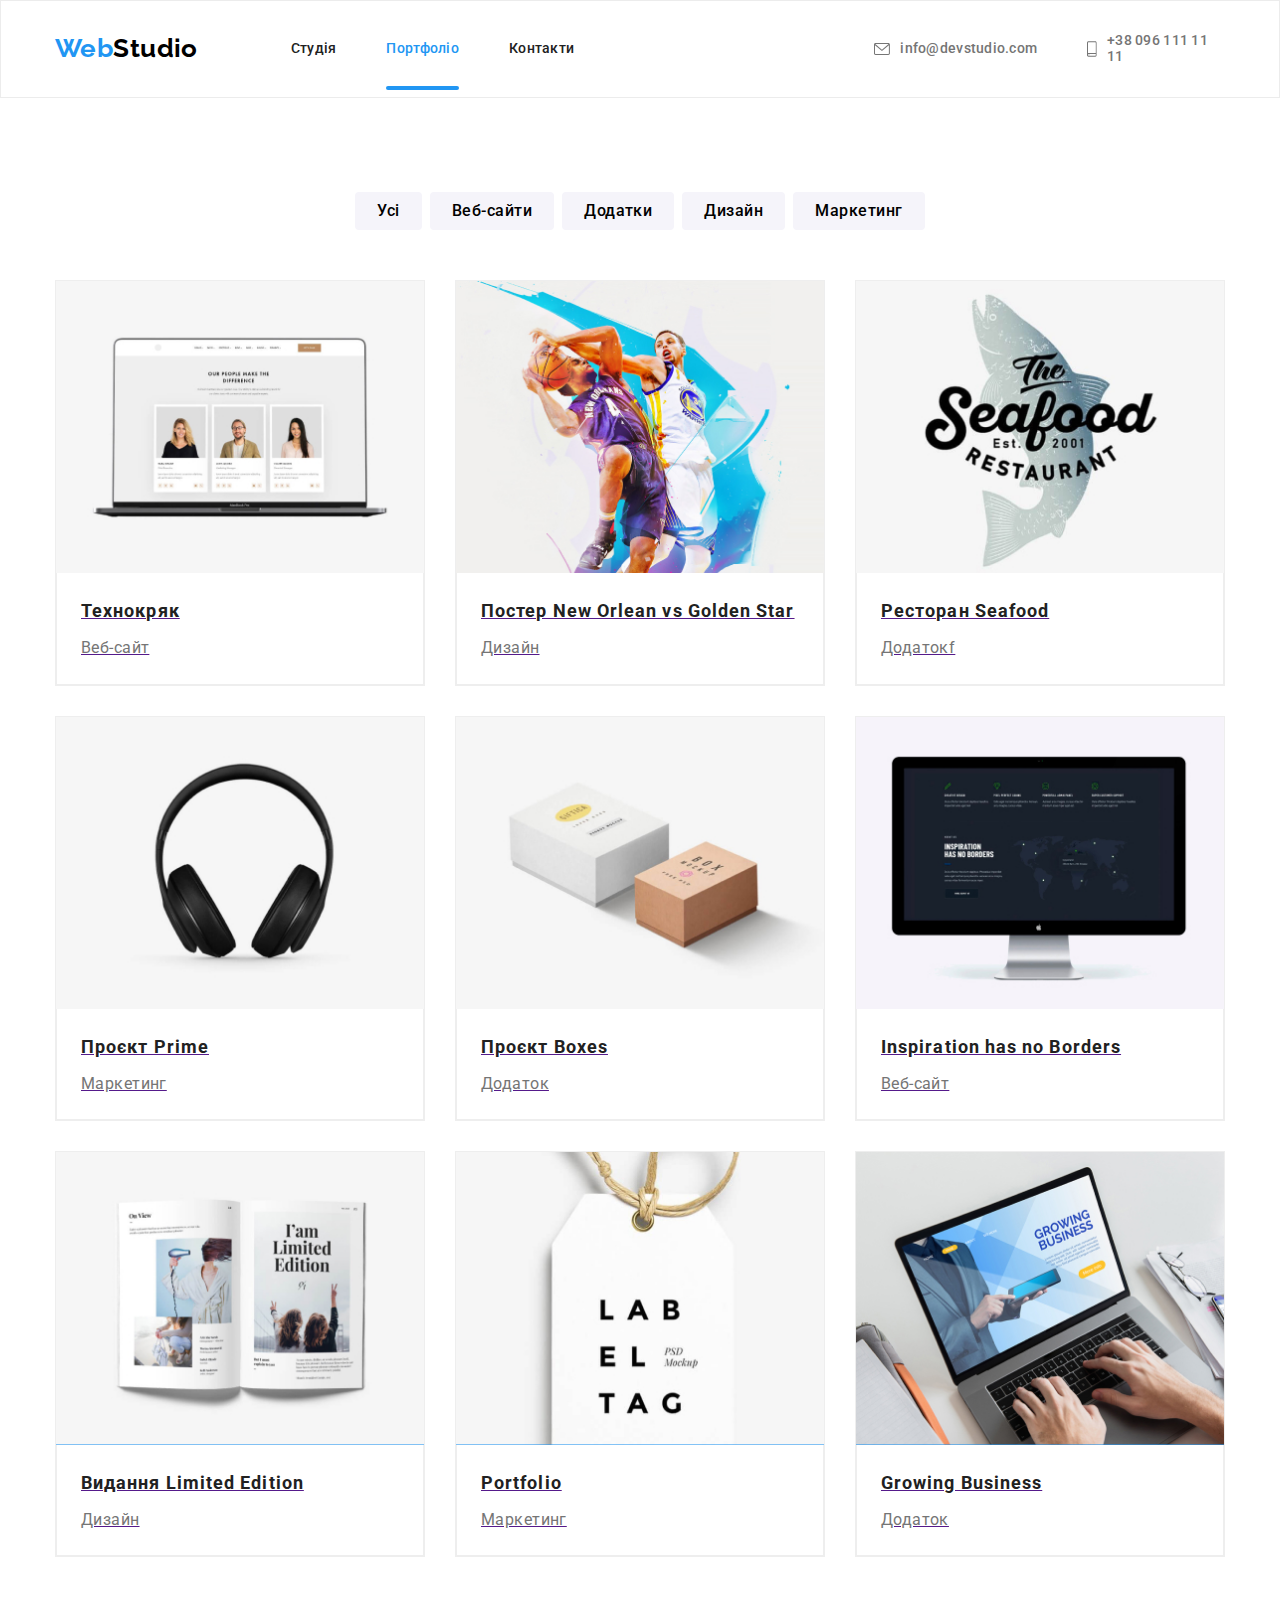
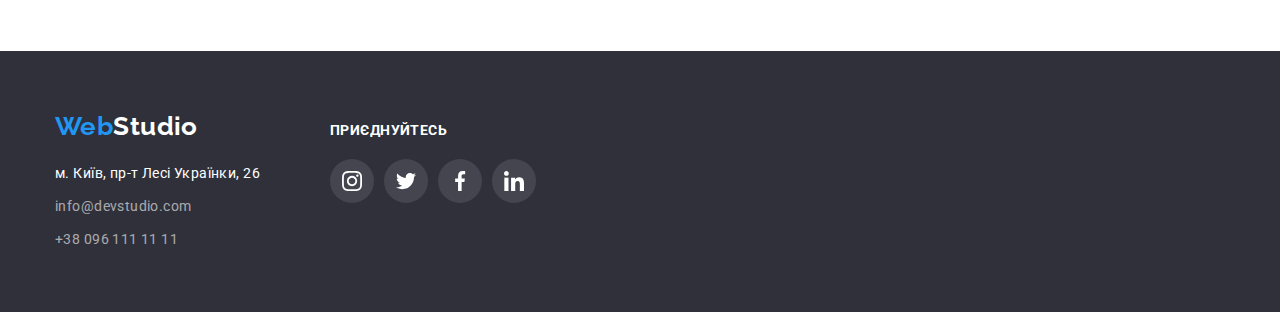
==== portfolio.html @ bfa5e63f "Initial commit" ====
<!DOCTYPE html>
<html lang="uk">
  <head>
    <meta charset="UTF-8" />
    <meta http-equiv="X-UA-Compatible" content="IE=edge" />
    <meta name="viewport" content="width=device-width, initial-scale=1.0" />
    <title>WebStudio</title>
    <link rel="preconnect" href="https://fonts.googleapis.com" />
    <link rel="preconnect" href="https://fonts.gstatic.com" crossorigin />
    <link
      href="https://fonts.googleapis.com/css2?family=Raleway:wght@700&family=Roboto:wght@400;500;700;900&display=swap"
      rel="stylesheet"
    />

    <!-- normalizer -->

    <link
      rel="stylesheet"
      href="https://cdnjs.cloudflare.com/ajax/libs/modern-normalize/1.1.0/modern-normalize.min.css"
    />

    <!-- styles -->
    <link rel="stylesheet" href="./css/styles.css" />
  </head>
  <body>
    <header class="header">
      <div class="container">
        <nav class="header-nav">
          <a href="WebStudio" class="header-logo"
            ><span class="header-logo-accent">Web</span>Studio</a
          >
          <ul class="header-nav-list list">
            <li class="header-nav-item"
              ><a href="./index.html" class="header-nav-link">Студія</a></li
            >
            <li class="header-nav-item"
              ><a href="./portfolio.html" class="header-nav-link current">Портфоліо</a></li
            >
            <li class="header-nav-item"><a href="Контакти" class="header-nav-link">Контакти</a></li>
          </ul>
        </nav>

        <ul class="contacts-list list">
          <li class="contacts-item"
            ><a href="mailto:info@devstudio.com" class="contacts-link">
              <svg class="mail" width="16" height="12">
                <use href="./image/icons.svg#mail"></use>
              </svg>
              info@devstudio.com</a
            ></li
          >
          <li class="contacts-item"
            ><a href="tel:+380961111111" class="contacts-link">
              <svg class="smartphone" width="10" height="16">
                <use href="./image/icons.svg#smartphone"></use>
              </svg>
              +38 096 111 11 11</a
            ></li
        </ul>
      </div>
    </header>

    <main>
      <section class="section cards">
        <div class="container">
          <h1 class="visually-hidden"> Портфоліо</h1>
          <!-- Navi-flters -->
          <ul class="filters-list list">
            <li><button type="button" class="button button-active">Усі</button></li>
            <li><button type="button" class="button button-active">Веб-сайти</button></li>
            <li><button type="button" class="button button-active">Додатки</button></li>
            <li><button type="button" class="button button-active">Дизайн</button></li>
            <li><button type="button" class="button button-active">Маркетинг</button></li>
          </ul>

          <!--Portfolio elements -->

          <ul class="projects-list list">
            <li class="projects-item">
              <a href="">
              <div class="projects-thumb">
                <img
                src="./image/page-2-main-content/img-1.jpg"
                alt="Технокряк"
                width="370"
                height="294"                
              />
              <div class="overlay">
                <p class="overlay-desc">Ресурс пропонує комплексні пропозиції з різним рівнем функціоналу та сервісів. Все це дозволить відвідувачу отримати вичерпні відомості про компанію чи приватну особу.</p>
              </div>
           
              </div>
              <div class="projects-content-wrapp">
                <h2 class="projects-title">Технокряк</h2>
                <p class="projects-text">Веб-сайт</p>
              </div>
              </a>
            </li>
            <li class="projects-item">
              <a href="">
              <div class="projects-thumb">
                <img
                src="./image/page-2-main-content/img-2.jpg"
                alt="Постер New Orlean vs Golden Star"
                width="370"
                height="294"
              />
              <div class="overlay">
                <p class="overlay-desc">Ресурс пропонує комплексні пропозиції з різним рівнем функціоналу та сервісів. Все це дозволить відвідувачу отримати вичерпні відомості про компанію чи приватну особу.</p>
              </div>
              </div>
              
              <div class="projects-content-wrapp">
                <h2 class="projects-title">Постер New Orlean vs Golden Star</h2>
                <p class="projects-text">Дизайн</p>
              </div>
            </a>
            </li>
            <li class="projects-item">
              <a href="">
              <div class="projects-thumb">
                <img
                src="./image/page-2-main-content/img-3.jpg"
                alt="Постер New Orlean vs Golden Star"
                width="370"
                height="294"
              />
              <div class="overlay">
                <p class="overlay-desc">Ресурс пропонує комплексні пропозиції з різним рівнем функціоналу та сервісів. Все це дозволить відвідувачу отримати вичерпні відомості про компанію чи приватну особу.</p>
              </div>
              </div>
              
              <div class="projects-content-wrapp">
                <h2 class="projects-title">Ресторан Seafood</h2>
                <p class="projects-text">Додатокf</p>
              </div>
              </a>
            </li>
            <li class="projects-item">
              <a href="">
              <div class="projects-thumb">
                <img
                src="./image/page-2-main-content/img-4.jpg"
                alt="Проєкт Prime"
                width="370"
                height="294"
              />
              <div class="overlay">
                <p class="overlay-desc">Ресурс пропонує комплексні пропозиції з різним рівнем функціоналу та сервісів. Все це дозволить відвідувачу отримати вичерпні відомості про компанію чи приватну особу.</p>
              </div>
              </div>
             
              <div class="projects-content-wrapp">
                <h2 class="projects-title">Проєкт Prime</h2>
                <p class="projects-text">Маркетинг</p>
              </div>
            </a>
            </li>
            <li class="projects-item">
              <a href="">
              <div class="projects-thumb">
                <img
                src="./image/page-2-main-content/img-5.jpg"
                alt="Проєкт Boxes"
                width="370"
                height="294"
              />
              <div class="overlay">
                <p class="overlay-desc">Ресурс пропонує комплексні пропозиції з різним рівнем функціоналу та сервісів. Все це дозволить відвідувачу отримати вичерпні відомості про компанію чи приватну особу.</p>
              </div>
              </div>
              
              <div class="projects-content-wrapp">
                <h2 class="projects-title">Проєкт Boxes</h2>
                <p class="projects-text">Додаток</p>
              </div>
              </a>
            </li>
            <li class="projects-item">
              <a href="">
              <div class="projects-thumb">
                <img
                src="./image/page-2-main-content/img-6.jpg"
                alt="Inspiration has no Borders"
                width="370"
                height="294"
              />
              <div class="overlay">
                <p class="overlay-desc">Ресурс пропонує комплексні пропозиції з різним рівнем функціоналу та сервісів. Все це дозволить відвідувачу отримати вичерпні відомості про компанію чи приватну особу.</p>
              </div>
              </div>
              
              <div class="projects-content-wrapp">
                <h2 class="projects-title">Inspiration has no Borders</h2>
                <p class="projects-text">Веб-сайт</p>
              </div>
              </a>
            </li>
            <li class="projects-item">
              <a href="">
              <div class="projects-thumb">
                <img
                src="./image/page-2-main-content/img-7.jpg"
                alt="Видання Limited Edition"
                width="370"
                height="294"
              />
              <div class="overlay">
                <p class="overlay-desc">Ресурс пропонує комплексні пропозиції з різним рівнем функціоналу та сервісів. Все це дозволить відвідувачу отримати вичерпні відомості про компанію чи приватну особу.</p>
              </div>
              </div>
              
              <div class="projects-content-wrapp">
                <h2 class="projects-title">Видання Limited Edition</h2>
                <p class="projects-text">Дизайн</p>
              </div>
              </a>
            </li>
            <li class="projects-item">
              <a href="">
              <div class="projects-thumb">
                <img
                src="./image/page-2-main-content/img-8.jpg"
                alt="Проєкт LAB"
                width="370"
                height="294"
              />
              <div class="overlay">
                <p class="overlay-desc">Ресурс пропонує комплексні пропозиції з різним рівнем функціоналу та сервісів. Все це дозволить відвідувачу отримати вичерпні відомості про компанію чи приватну особу.</p>
              </div>
              </div>
              
              <div class="projects-content-wrapp">
                <h2 class="projects-title">Portfolio</h2>
                <p class="projects-text">Маркетинг</p>
              </div>
              </a>
            </li>
            <li class="projects-item">
              <a href="">
              <div class="projects-thumb">
                <img
                src="./image/page-2-main-content/img-9.jpg"
                alt="Growing Business"
                width="370"
                height="294"
              />
              <div class="overlay">
                <p class="overlay-desc">Ресурс пропонує комплексні пропозиції з різним рівнем функціоналу та сервісів. Все це дозволить відвідувачу отримати вичерпні відомості про компанію чи приватну особу.</p>
              </div>
              </div>
              
              <div class="projects-content-wrapp">
                <h2 class="projects-title">Growing Business</h2>
                <p class="projects-text">Додаток</p>
              </div>
              </a>
            </li>
          </ul>
        </div>
      </section>
    </main>

    <footer class="footer">
      <div class="container footer-box">
        <div class="footer-contacts">
          <a href="WebStudio" class="footer-logo"><span class="logo-accent">Web</span>Studio</a>
          <address>
            <ul class="footer-list list">
              <li class="footer-item">
                <a href="" class="address-link">м. Київ, пр-т Лесі Українки, 26</a>
              </li>
              <li class="footer-item">
                <a href="mailto:info@devstudio.com" class="footer-contacts-link link"
                  >info@devstudio.com</a
                >
              </li>
              <li class="footer-item">
                <a href="tel:+380961111111" class="footer-contacts-link link">+38 096 111 11 11</a>
              </li>
            </ul>
          </address>
        </div>

        <div class="footer-socials">
          <h3 class="footer-socials-title">приєднуйтесь</h3>
          <ul class="footer-socials-list">
            <li class="footer-socials-item">
              <a
                class="footer-socials-link"
                href="https://instagram.com"
                target="_blank"
                rel="noopener noreferrer"
                aria-label="Instagram"
              >
                <svg class="footer-socials-icon" width="20px" height="20px">
                  <use href="./image/icons.svg#instagram"></use>
                </svg>
              </a>
            </li>
            <li class="footer-socials-item">
              <a
                class="footer-socials-link link"
                href="https://twitter.com"
                target="_blank"
                rel="noopener noreferrer"
                aria-label="Twitter"
              >
                <svg class="footer-socials-icon" width="20px" height="20px">
                  <use href="./image/icons.svg#twitter"></use></svg
              ></a>
            </li>
            <li class="footer-socials-item">
              <a
                class="footer-socials-link link"
                href="https://facebook.com"
                aria-label="Facebook"
                target="_blank"
                rel="noopener noreferrer"
              >
                <svg class="footer-socials-icon" width="20px" height="20px">
                  <use href="./image/icons.svg#facebook"></use></svg></a
            ></li>
            <li class="footer-socials-item"
              ><a
                class="footer-socials-link link"
                href="https://linkedin.com"
                aria-label="LinkedIn"
                target="_blank"
                rel="noopener noreferrer"
              >
                <svg class="footer-socials-icon" width="20px" height="20px">
                  <use href="./image/icons.svg#linkedin"></use></svg
              ></a>
            </li>
          </ul>
        </div>
      </div>
    </footer>
  </body>
</html>
---- css/styles.css ----
:root {
  /* color palette */
  --primary-text-color: #212121;
  --secondary-text-color: #757575;
  --accent-color: #2196f3;
  --text-white-color: #ffffff;
  --primary-background-color: #ffffff;
  --secondary-background-color: #f5f4fa;

  --animation: 250ms cubic-bezier(0.4, 0, 0.2, 1);

  /* formuls */
  --items: 3;
  --indent: 30px;
}

body {
  background-color: var(--primary-background-color);
  color: var(--primary-text-color);

  font-family: 'Roboto', sans-serif;
  font-size: 14px;
  font-style: normal;
  letter-spacing: 0.03em;

  margin: 0;
}

/* reset */

html {
  box-sizing: border-box;
}

*,
*::before,
*::after {
  box-sizing: inherit;
}

h1,
h2,
h3,
h4,
h5,
h6,
p,
ul {
  margin: 0;
  padding: 0;
}

.list {
  list-style: none;
  display: inline-flex;
}

/* Utils */

.container {
  width: 1200px;
  padding-left: 15px;
  padding-right: 15px;
  margin: 0 auto;
}

img {
  display: block;
  max-width: 100%;
  height: auto;
}

.visually-hidden {
  position: absolute;
  width: 1px;
  height: 1px;
  margin: -1px;
  border: 0;
  padding: 0;

  white-space: nowrap;
  clip-path: inset(100%);
  clip: rect(0 0 0 0);
  overflow: hidden;
}

/* header */

.header {
  border: 1px solid #ececec;
}

.header .container {
  display: flex;
}

.header-nav {
  display: flex;
  align-items: center;
}

/* Logo */

.header-logo {
  color: #000000;

  font-family: 'Raleway';
  font-weight: 700;
  font-size: 26px;
  line-height: 1.19;
  text-decoration: none;

  margin-right: 93px;
  align-items: center;
}

.header-logo-accent {
  color: var(--accent-color);
}

/* site navigation links  */

.header-nav-list {
  display: flex;
  gap: 50px;

  align-items: center;
  justify-content: center;
  margin: 0 300px 0 0;
}

.header-nav-link {
  position: relative;

  color: var(--primary-text-color);

  font-weight: 500;
  line-height: 1.14;
  letter-spacing: 0.02em;
  text-decoration: none;

  transition: color var(--animation);
}

.header-nav-link.current::after {
  content: '';
  position: absolute;

  left: 0;
  top: 46px;

  height: 4px;
  width: 100%;

  background-color: var(--accent-color);
  border-radius: 2px;
}

.header-nav-link:hover,
.header-nav-link:focus {
  color: var(--accent-color);
}

.current {
  color: var(--accent-color);
}

.header-nav-item {
  display: block;
}

/* contacts information */

.contacts-list {
  display: flex;
  gap: 50px;
  align-items: center;
  justify-content: center;
  padding: 0;
  margin: 0;
}

.contacts-link {
  color: var(--secondary-text-color);
  display: flex;
  align-items: center;

  font-weight: 500;
  line-height: 1.14;
  letter-spacing: 0.02em;
  text-decoration: none;
  padding-top: 32px;
  padding-bottom: 32px;
  gap: 10px;

  transition: color var(--animation);
}

.contacts-link:hover,
.contacts-link:focus {
  color: var(--accent-color);
}

.mail,
.smartphone {
  fill: currentColor;
}

/* main */

.skills,
.work {
  background-color: var(--primary-background-color);
}

.section {
  padding: 94px 0px;
}
/* Hero */

.hero {
  padding: 200px 0;
  text-align: center;

  background-color: #c4c4c4;

  max-width: 1600px;
  height: 600px;
  margin-left: auto;
  margin-right: auto;

  background-image: linear-gradient(to right, rgba(47, 48, 58, 0.4), rgba(47, 48, 58, 0.4)),
    url(../image/Hero-img/hero-bg.jpg);

  background-repeat: no-repeat;
  background-position: center;
  background-size: cover;
}

.hero-title {
  color: var(--text-white-color);
  width: 696px;
  margin-left: auto;
  margin-right: auto;
  margin-bottom: 30px;

  font-weight: 900;
  font-size: 44px;
  line-height: 1.36;
  text-align: center;
  letter-spacing: 0.06em;
  text-transform: uppercase;
}

.hero-button {
  background-color: var(--accent-color);
  color: var(--text-white-color);

  width: 216px;
  min-height: 50px;
  padding: 10px 32px;
  margin-left: auto;
  margin-right: auto;

  line-height: 1.88;
  letter-spacing: 0.06em;
  box-shadow: 0px 4px 4px rgba(0, 0, 0, 0.15);
  border-radius: 4px;
}

/* Company skills  styles*/

.skills-list {
  display: flex;
  gap: 30px;
  justify-content: center;
  align-items: baseline;
}

.skills-icon-box {
  display: flex;
  height: 120px;
  background-color: var(--secondary-background-color);
  border-radius: 4px;
  align-items: center;
  justify-content: center;
  margin-bottom: 30px;
}

.skills-title {
  color: var(--primary-text-color);
  font-size: 14px;
  line-height: 1.16;
  text-transform: uppercase;

  margin-bottom: 10px;
}

.skills-text {
  color: var(--secondary-text-color);
  line-height: 1.71;
}

/* work */

.work {
  padding-top: 0;
}

.work-title {
  font-weight: 700;
  font-size: 36px;
  line-height: 1.16;

  text-align: center;
  letter-spacing: 0.03em;
  margin-bottom: 50px;
}

.work-list {
  display: flex;
  gap: 30px;
  padding-bottom: 0;
}

.work-item {
  width: calc(100% - 60px / 3);
}

.work-thumb {
  position: relative;
}

.work-overlay {
  position: absolute;
  bottom: 0;
  left: 0;

  width: 370px;
  height: 70px;

  background-color: rgba(47, 48, 58, 0.8);

  display: flex;
  align-items: center;
  justify-content: center;
}

.work-overlay-desc {
  color: var(--text-white-color);

  font-weight: 700;
  font-size: 14px;
  line-height: 1.14px;
  text-align: center;
  letter-spacing: 0.03em;
  text-transform: uppercase;
}
/* Our team */

.team {
  background-color: var(--secondary-background-color);
}

.team-title {
  font-weight: 700;
  font-size: 36px;
  line-height: 1.16;
  text-align: center;

  margin-bottom: 50px;
}

.team-list {
  display: flex;
  gap: 30px;
}

.team-item {
  background-color: #ffffff;

  width: calc(100% - 90px / 4);

  box-shadow: 0px 1px 3px rgba(0, 0, 0, 0.12), 0px 1px 1px rgba(0, 0, 0, 0.14),
    0px 2px 1px rgba(0, 0, 0, 0.2);
  border-radius: 0px 0px 4px 4px;
}

.team-content-wrapp {
  padding: 30px 0;
}

.team-item-subtitle {
  color: var(--primary-text-color);

  font-weight: 500;
  font-size: 16px;
  line-height: 1.19;
  text-align: center;
  margin-bottom: 10px;
}

.team-item-text {
  margin: 0;
  text-align: center;
  font-size: 16px;
  color: var(--secondary-text-color);
  margin-bottom: 16px;
}

/* Socials */

.socials-list {
  display: flex;
  gap: 10px;
  list-style: none;
  justify-content: center;
}

.socials-link {
  display: flex;
  align-items: center;
  justify-content: center;

  width: 44px;
  height: 44px;

  border-radius: 50%;

  transition: background-color var(--animation);
}

.socials-icon {
  fill: #afb1b8;
  transition: fill var(--animation);
}

.socials-link:hover,
.socials-link:focus {
  background-color: var(--accent-color);
}

.socials-link:hover .socials-icon,
.socials-link:focus .socials-icon {
  fill: var(--text-white-color);
}

/* Customers */

.customers-title {
  font-weight: 700;
  font-size: 36px;
  line-height: 1.16;
  text-align: center;

  margin-bottom: 50px;
}

.customers-list {
  display: flex;
  gap: 30px;
}

.customers-item {
  width: calc(100% - 150px / 6);
}

.customers-link {
  display: flex;
  height: 92px;
  width: 170px;
  align-items: center;
  justify-content: center;

  border: 1px solid #afb1b8;
  border-radius: 4px;
  transition: border var(--animation);
}

.customers-icon {
  fill: #afb1b8;

  transition: fill var(--animation);
}

.customers-link:hover,
.customers-link:focus {
  border: 1px solid #2196f3;
}

.customers-link:hover .customers-icon,
.customers-link:focus .customers-icon {
  fill: var(--accent-color);
}

/* footer */

.footer {
  background-color: #2f303a;
  padding: 60px 0;
}

.footer-contacts {
  margin-right: 70px;
}

.footer-box {
  display: flex;
  align-items: baseline;
}

/* footer-logo */

.footer-logo {
  color: var(--text-white-color);

  font-family: 'Raleway';
  font-style: normal;
  font-weight: 700;
  font-size: 26px;
  line-height: 1.19;
  text-decoration: none;
}

.footer-logo .logo-accent {
  color: var(--accent-color);
}

/* Contacts */

.address-link,
.footer-contacts-link {
  display: flex;
  text-decoration: none;

  font-style: normal;
  font-weight: 400;
  line-height: 1.71;
}

.footer-list {
  display: list-item;
  margin-top: 20px;
}

.footer-item:not(:last-child) {
  margin-bottom: 9px;
}

.address-link {
  color: var(--text-white-color);
}

.footer-contacts-link {
  color: rgba(255, 255, 255, 0.6);

  transition: color var(--animation);
}

.footer-contacts-link:hover,
.footer-contacts-link:focus {
  color: var(--accent-color);
}

/* footer-socials */

.footer-socials {
  display: inline-block;
  width: 206px;
  height: 80px;
  justify-content: center;
}

.footer-socials-title {
  font-weight: 700;
  font-size: 14px;
  line-height: 1.14;
  letter-spacing: 0.03em;
  text-transform: uppercase;

  color: #ffffff;

  margin-bottom: 20px;
}

.footer-socials-list {
  display: flex;
  gap: 10px;
  list-style: none;
  justify-content: center;
}

.footer-socials-link {
  display: flex;
  align-items: center;
  justify-content: center;

  width: 44px;
  height: 44px;

  background-color: rgba(255, 255, 255, 0.1);
  border-radius: 50%;
  transition: background-color var(--animation);
}

.footer-socials-icon {
  fill: var(--text-white-color);
}

.footer-socials-link:hover,
.footer-socials-link:focus {
  background-color: var(--accent-color);
}

.footer-socials-link:hover .footer-socials-icon,
.footer-socials-link:focus .footer-socials-icon 

/* NEW PAGE */

.filters-container {
  flex-direction: column;
}

/* Filters */

.filters-list {
  display: flex;
  gap: 8px;
  justify-content: center;
  margin-bottom: 50px;
}

button {
  cursor: pointer;
  border: none;
}

.button {
  font-style: normal;
  font-weight: 500;
  font-size: 16px;
  line-height: calc(26 / 16);
  text-align: center;
  letter-spacing: 0.03em;
  background: var(--secondary-background-color);
  border-radius: 4px;
  border: none;
  padding: 6px 22px;
  min-height: 30px;
  transition: background-color var(--animation), color var(--animation), box-shadow var(--animation);
}

.button-active:hover,
.button-active:focus {
  color: var(--text-white-color);
  background-color: var(--accent-color);
  box-shadow: 0px 3px 1px rgba(0, 0, 0, 0.1), 0px 1px 2px rgba(0, 0, 0, 0.08),
    0px 2px 2px rgba(0, 0, 0, 0.12);
}

/* Cards set */

.projects-list {
  --items: 3;
  display: flex;
  flex-wrap: wrap;
  gap: 30px;
  padding-left: 0;
}

.projects-item {
  border: 1px solid #eeeeee;
  width: calc((100% - 60px) / 3);
  transition: box-shadow var(--animation);
}

.projects-item:hover {
  box-shadow: 0px 1px 1px rgba(0, 0, 0, 0.12), 0px 4px 4px rgba(0, 0, 0, 0.06),
    1px 4px 6px rgba(0, 0, 0, 0.16);
}

.projects-thumb {
  position: relative;
  overflow: hidden;
}

.overlay {
  position: absolute;
  top: 0;
  left: 0;

  transform: translateY(100%);
  transition: transform var(--animation);

  width: 100%;
  height: 100%;

  display: flex;
  align-items: center;
  justify-content: center;
  padding: 63px 24px;

  background-color: rgba(33, 150, 243, 0.9);
}

.overlay-desc {
  color: var(--text-white-color);

  font-weight: 400;
  font-size: 18px;
  line-height: 1.56;
  letter-spacing: 0.03em;
}

.projects-item:hover .overlay,
.projects-item:focus .overlay {
  transform: translateY(0);
}

.projects-content-wrapp {
  padding: 20px 24px;

  border-bottom: 1px solid #eeeeee;
  border-left: 1px solid #eeeeee;
  border-right: 1px solid #eeeeee;
}

.projects-title {
  color: var(--primary-text-color);

  font-size: 18px;
  line-height: 2;
  letter-spacing: 0.06em;
  margin-bottom: 4px;
}
.projects-text {
  color: var(--secondary-text-color);

  font-size: 16px;
  line-height: 1.89;
}

/* Modal */

.backdrop {
  position: fixed;
  top: 0;
  left: 0;

  width: 100%;
  height: 100%;

  opacity: 1;
  visibility: visible;

  background-color: rgba(0, 0, 0, 0.2);
  z-index: 100;

  transition: opacity var(--animation), visibility var(--animation);
}

.backdrop.is-hidden {
  opacity: 0;
  pointer-events: none;
  visibility: hidden;
}

.modal {
  position: absolute;
  top: 50%;
  left: 50%;
  transform: translate(-50%, -50%);

  width: 528px;
  height: 581px;

  background-color: var(--primary-background-color);
  box-shadow: 0px 1px 3px rgba(0, 0, 0, 0.12), 0px 1px 1px rgba(0, 0, 0, 0.14),
    0px 2px 1px rgba(0, 0, 0, 0.2);
  border-radius: 4px;
}

.modal-button {
  position: absolute;

  top: 8px;
  right: 8px;

  width: 30px;
  height: 30px;

  display: flex;
  justify-content: center;
  align-items: center;

  padding: 0;
  background-color: var(--primary-background-color);
  border-radius: 50%;
  border: 1px solid rgba(0, 0, 0, 0.1);

  cursor: pointer;
}
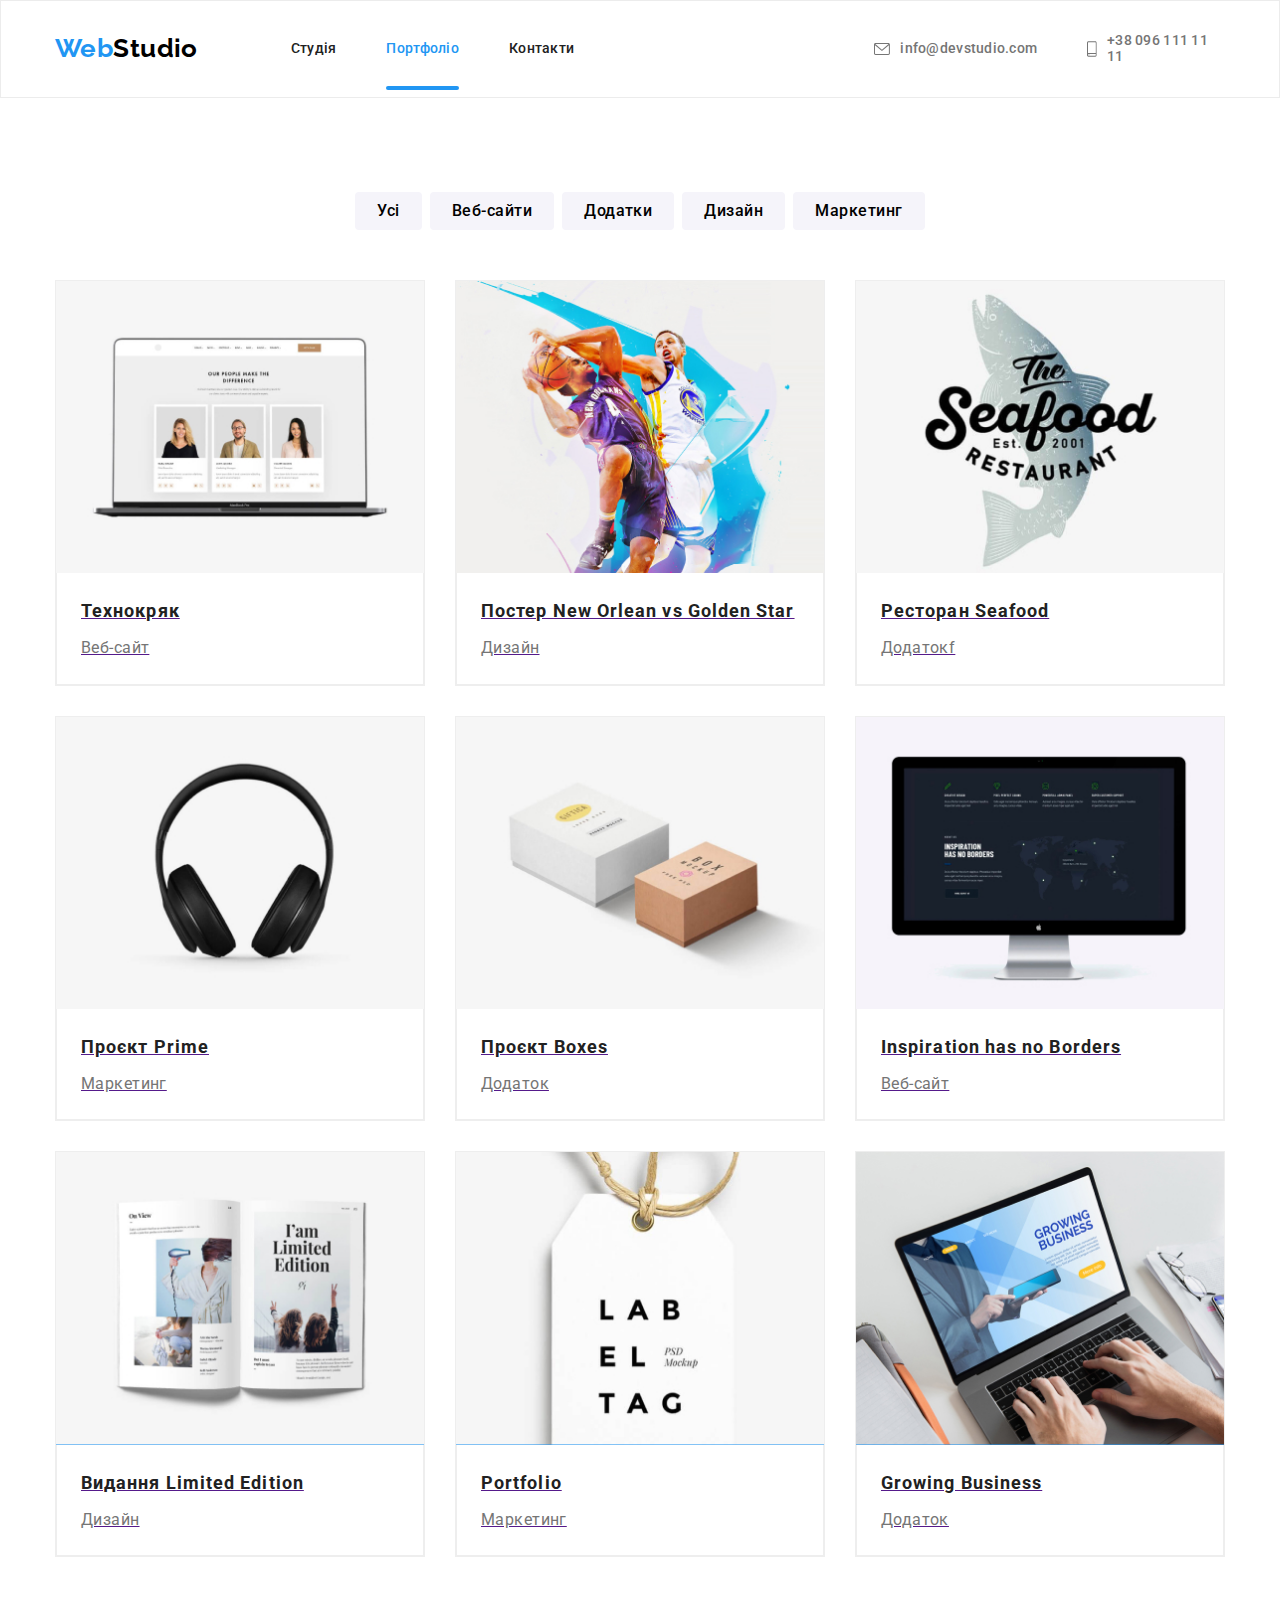
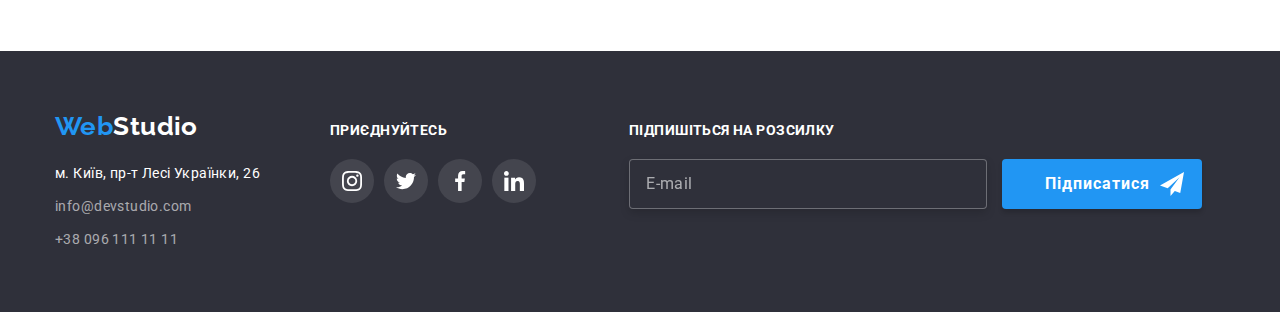
==== commit 1be76d85: "Додано оформлення Modal window та footer" ====
--- a/portfolio.html
+++ b/portfolio.html
@@ -281,6 +281,8 @@
             </ul>
           </address>
         </div>
+
+        <!-- Footer-socials -->
 
         <div class="footer-socials">
           <h3 class="footer-socials-title">приєднуйтесь</h3>
@@ -335,6 +337,22 @@
             </li>
           </ul>
         </div>
+
+        <!-- Footer subscription -->
+
+        <form class="footer-subscription" name="footer-subscription" autocomplete="off" novalidate>
+          <strong class="footer-subscription-title">Підпишіться на розсилку</strong>
+          <label class="footer-subscription-field">
+            <input class="footer-subscription-input" type="email" name="user-mail" placeholder="E-mail">
+          </label>
+          <button class="footer-subscription-button" type="submit">
+            <span class="footer-subscription-desc">Підписатися</span>
+            <svg class="footer-subscription-icon" width="24px" height="24px">
+              <use href="./image/icons.svg#send-email"></use>
+            </svg>
+          </button>
+        </form>   
+
       </div>
     </footer>
   </body>
--- a/css/styles.css
+++ b/css/styles.css
@@ -569,6 +569,8 @@
   width: 206px;
   height: 80px;
   justify-content: center;
+
+  margin-right: 93px;
 }
 
 .footer-socials-title {
@@ -614,6 +616,92 @@
 
 .footer-socials-link:hover .footer-socials-icon,
 .footer-socials-link:focus .footer-socials-icon 
+
+/* Footer subscription */
+
+.footer-subscription {
+  display: flex;
+  align-items: center;
+  justify-content: center;
+}
+
+.footer-subscription-title {
+  display: block;
+  line-height: 1.14;
+  text-transform: uppercase;
+
+  color: var(--text-white-color);
+
+  margin-bottom: 20px;
+}
+
+.footer-subscription-input {
+  transition: border-color var(--animation);
+
+  font-weight: 400;
+  font-size: 16px;
+  line-height: 1.25;
+  letter-spacing: 0.03em;
+
+  width: 358px;
+  height: 50px;
+  padding-left: 16px;
+  align-items: center;
+  color: rgba(255, 255, 255, 0.6);
+
+  border: 1px solid rgba(255, 255, 255, 0.3);
+  filter: drop-shadow(0px 4px 4px rgba(0, 0, 0, 0.15));
+  border-radius: 4px;
+  margin-right: 12px;
+
+  background-color: #2f303a;
+  outline: transparent;
+}
+
+.footer-subscription-input:focus,
+.footer-subscription-input:hover {
+  border-color: var(--accent-color);
+}
+
+.footer-subscription-input::placeholder {
+  font-weight: 400;
+  font-size: 16px;
+  line-height: 1.25;
+  letter-spacing: 0.03em;
+
+  color: rgba(255, 255, 255, 0.6);
+}
+
+.footer-subscription-button {
+  position: relative;
+  margin: 0 auto;
+
+  background-color: var(--accent-color);
+  color: var(--text-white-color);
+
+  width: 200px;
+  min-height: 50px;
+  padding: 10px 28px;
+
+  background: #2196f3;
+  box-shadow: 0px 4px 4px rgba(0, 0, 0, 0.15);
+  border-radius: 4px;
+}
+
+.footer-subscription-desc {
+  font-weight: 700;
+  font-size: 16px;
+  line-height: 1.88;
+  letter-spacing: 0.06em;
+
+  margin-right: 10px;
+}
+
+.footer-subscription-icon {
+  position: absolute;
+  top: 13px;
+  bottom: 13px;
+}
 
 /* NEW PAGE */
 
@@ -770,6 +858,7 @@
   top: 50%;
   left: 50%;
   transform: translate(-50%, -50%);
+  padding: 40px;
 
   width: 528px;
   height: 581px;
@@ -800,3 +889,182 @@
 
   cursor: pointer;
 }
+
+.modal-button-icon {
+  transition: fill var(--animation);
+}
+
+.modal-button-icon:hover,
+.modal-button-icon:focus {
+  fill: var(--accent-color);
+}
+
+/* Register form */
+
+.register-form-title {
+  display: block;
+
+  text-align: center;
+  font-size: 20px;
+  line-height: 1.15;
+  letter-spacing: 0.03em;
+
+  margin-bottom: 12px;
+}
+
+.register-form-group {
+  margin-bottom: 20px;
+}
+
+.register-form-field {
+  display: block;
+  position: relative;
+}
+
+.register-form-field:not(:last-child) {
+  margin-bottom: 10px;
+}
+
+.register-form-label {
+  display: block;
+  font-weight: 400;
+  font-size: 12px;
+  line-height: 1.16;
+  letter-spacing: 0.01em;
+  color: var(--secondary-text-color);
+
+  margin-bottom: 4px;
+}
+
+.register-form-input {
+  transition: border-color var(--animation);
+
+  width: 100%;
+  height: 40px;
+
+  border: 1px solid rgba(33, 33, 33, 0.2);
+  border-radius: 4px;
+
+  padding-left: 42px;
+  outline: transparent;
+}
+
+.register-form-input:focus,
+.register-form-input:hover {
+  border-color: var(--accent-color);
+}
+
+.register-form-icon {
+  position: absolute;
+  transition: fill var(--animation);
+
+  top: 50%;
+  left: 12px;
+  bottom: 11px;
+}
+
+.register-form-input:focus + .register-form-icon,
+.register-form-input:hover + .register-form-icon {
+  fill: var(--accent-color);
+}
+
+.register-form-message {
+  width: 100%;
+  transition: border-color var(--animation);
+
+  resize: none;
+  border: 1px solid rgba(33, 33, 33, 0.2);
+  border-radius: 4px;
+  padding: 12px 16px;
+
+  font-size: 12px;
+  line-height: 1.16;
+  letter-spacing: 0.01em;
+
+  outline: transparent;
+}
+
+.register-form-message::placeholder {
+  font-size: 12px;
+  line-height: 1.16;
+  letter-spacing: 0.01em;
+  color: rgba(117, 117, 117, 0.5);
+}
+
+.register-form-message:focus {
+  border-color: var(--accent-color);
+}
+
+.register-form-agreement {
+  position: relative;
+  display: flex;
+  align-items: center;
+  justify-content: center;
+
+  margin-bottom: 30px;
+}
+
+.register-form-checkbox + .register-form-icon {
+  position: absolute;
+
+  transform: translateY(-50%);
+
+  margin-right: 7px;
+}
+
+.icon-checked {
+  opacity: 0;
+  transition: opacity var(--animation);
+
+  fill: var(--accent-color);
+  border-radius: 2px;
+}
+
+.register-form-checkbox:checked + .register-form-icon .icon-checked {
+  opacity: 1;
+}
+
+.icon-unchecked {
+  opacity: 1;
+  transition: opacity var(--animation);
+}
+
+.register-form-checkbox:checked + .register-form-icon .icon-unchecked {
+  opacity: 0;
+}
+
+.register-form-desc {
+  user-select: none;
+
+  line-height: 1.71;
+  color: var(--secondary-text-color);
+}
+
+.register-form-link {
+  line-height: 1.71;
+  color: var(--accent-color);
+}
+
+.register-form-link:hover,
+.register-form-link:focus {
+  color: var(--accent-color);
+}
+
+.register-form-button {
+  display: block;
+  margin: 0 auto;
+
+  background-color: var(--accent-color);
+  color: var(--text-white-color);
+
+  width: 200px;
+  min-height: 50px;
+  padding: 10px 52px;
+
+  font-weight: 700;
+  font-size: 16px;
+  line-height: 1.88;
+  letter-spacing: 0.06em;
+  box-shadow: 0px 4px 4px rgba(0, 0, 0, 0.15);
+  border-radius: 4px;
+}
